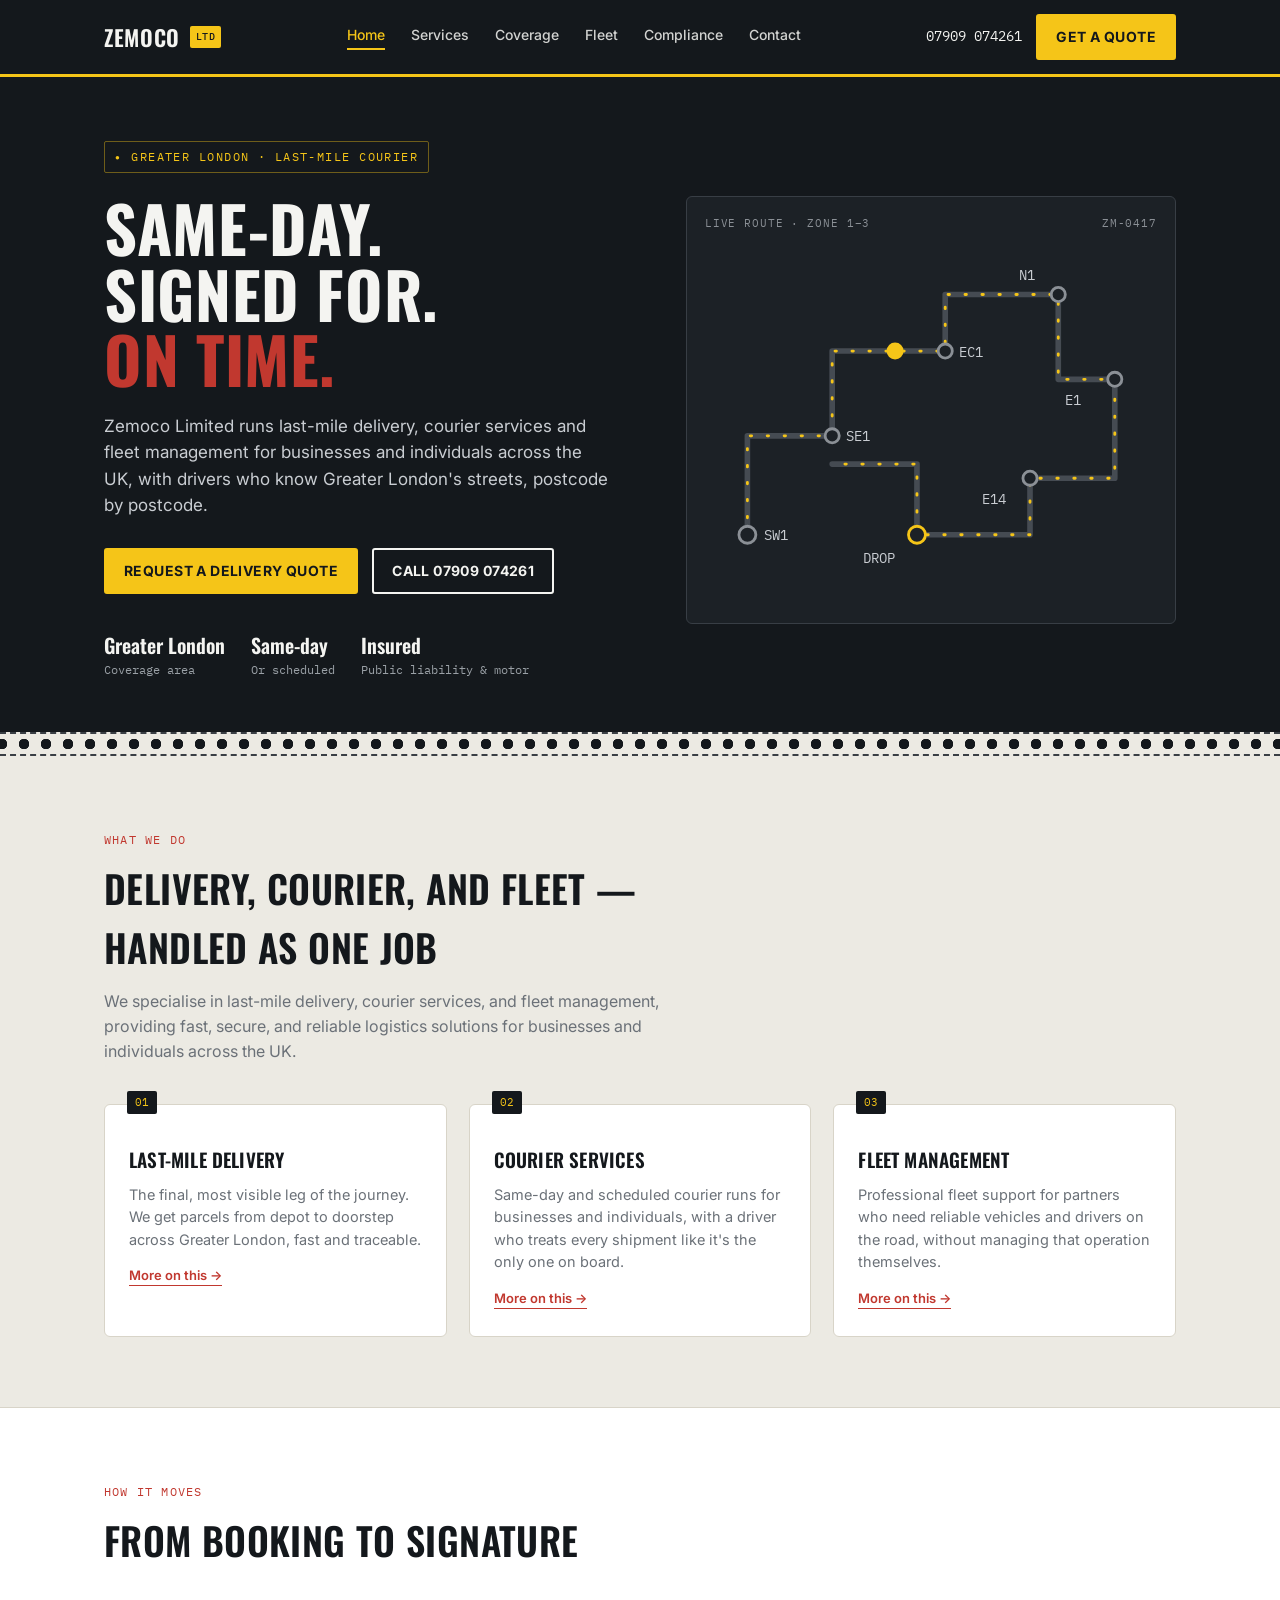
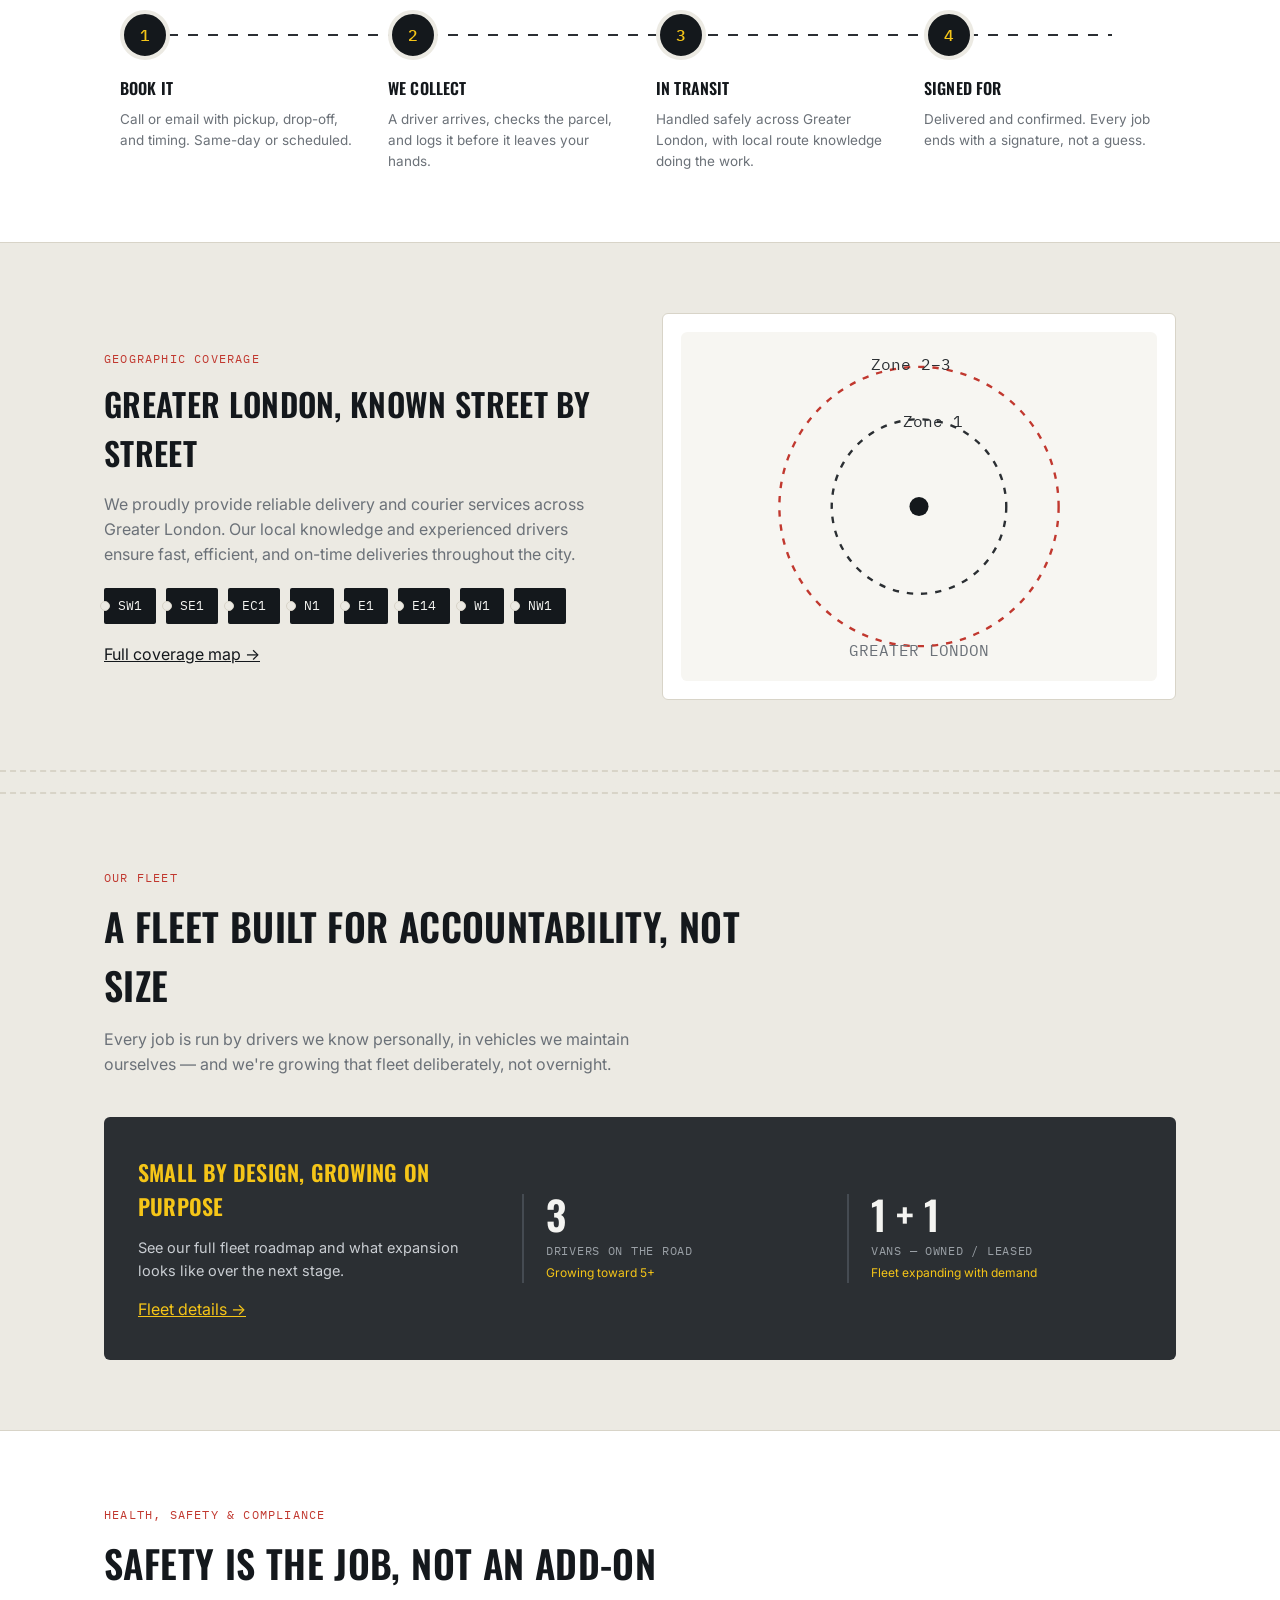
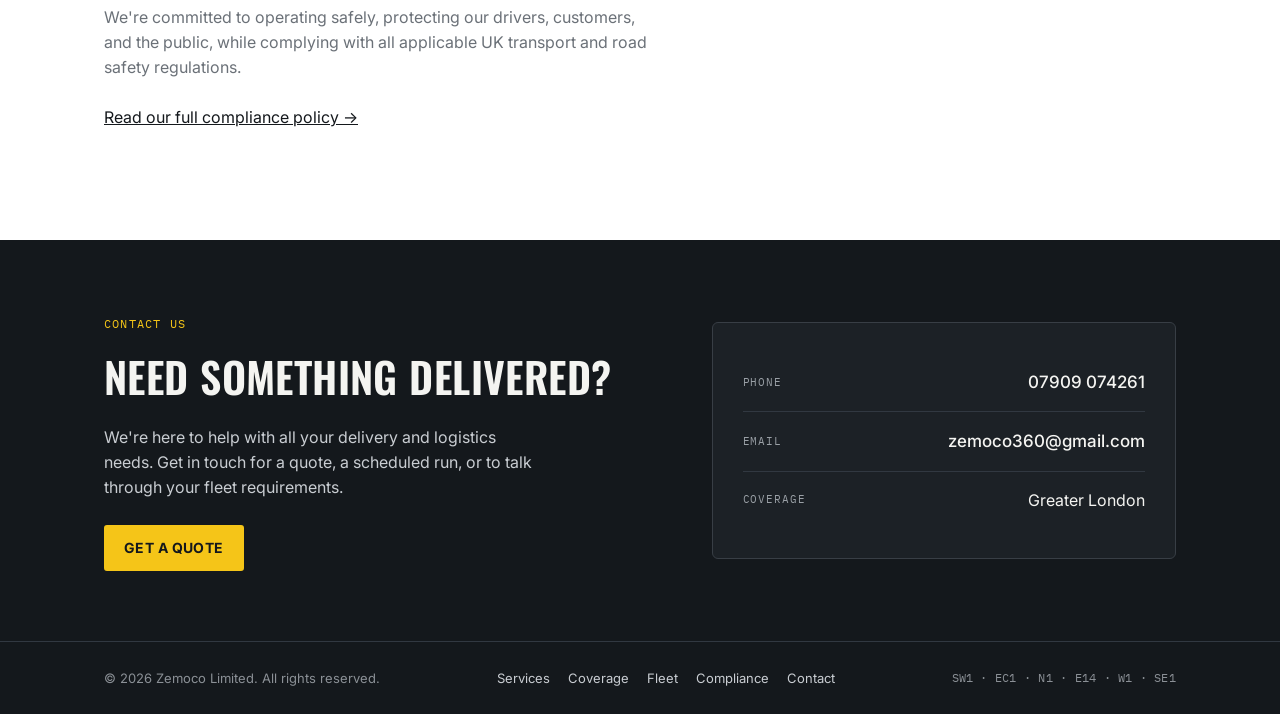
==== index.html @ 3ce28fa2 "Publish Zemoco Limited static website with clean page URLs. Co-authored-by: Cursor <cursoragent@curs" ====
<!DOCTYPE html>
<html lang="en">
<head>
<meta charset="UTF-8">
<meta name="viewport" content="width=device-width, initial-scale=1.0">
<title>Zemoco Limited — Last-Mile Courier &amp; Fleet, Greater London</title>
<meta name="description" content="Last-mile delivery, courier services and fleet management across Greater London.">
<link rel="preconnect" href="https://fonts.googleapis.com">
<link rel="preconnect" href="https://fonts.gstatic.com" crossorigin>
<link href="https://fonts.googleapis.com/css2?family=Oswald:wght@400;500;600;700&family=Inter:wght@400;500;600;700&family=IBM+Plex+Mono:wght@400;500&display=swap" rel="stylesheet">
<link rel="stylesheet" href="styles.css">
</head>
<body>
<header>
  <div class="wrap nav-row">
    <a class="brand" href="./">ZEMOCO <span class="badge">LTD</span></a>
    <nav class="links" aria-label="Primary">
      <a href="./" class="active">Home</a>
      <a href="services/">Services</a>
      <a href="coverage/">Coverage</a>
      <a href="fleet/">Fleet</a>
      <a href="compliance/">Compliance</a>
      <a href="contact/">Contact</a>
    </nav>
    <div class="call-strip">
      <a class="tel" href="tel:+447909074261">07909 074261</a>
      <a class="btn" href="contact/">Get a quote</a>
      <button class="menu-toggle" aria-label="Open menu" onclick="document.getElementById('mobile-nav').classList.toggle('open')">&#9776;</button>
    </div>
  </div>
  <div id="mobile-nav" class="wrap" style="padding-bottom:14px;">
    <nav style="display:flex;flex-direction:column;gap:12px;font-size:15px;">
      <a href="./" class="active" onclick="document.getElementById('mobile-nav').classList.remove('open')">Home</a>
      <a href="services/" onclick="document.getElementById('mobile-nav').classList.remove('open')">Services</a>
      <a href="coverage/" onclick="document.getElementById('mobile-nav').classList.remove('open')">Coverage</a>
      <a href="fleet/" onclick="document.getElementById('mobile-nav').classList.remove('open')">Fleet</a>
      <a href="compliance/" onclick="document.getElementById('mobile-nav').classList.remove('open')">Compliance</a>
      <a href="contact/" onclick="document.getElementById('mobile-nav').classList.remove('open')">Contact</a>
      <a href="tel:+447909074261">Call 07909 074261</a>
    </nav>
  </div>
</header>
<main>
<section class="hero">
  <div class="wrap hero-grid">
    <div>
      <div class="eyebrow">Greater London &middot; Last-mile courier</div>
      <h1>Same-day.<br>Signed for.<br><span class="stamp">On time.</span></h1>
      <p class="lede">Zemoco Limited runs last-mile delivery, courier services and fleet management for businesses and individuals across the UK, with drivers who know Greater London's streets, postcode by postcode.</p>
      <div class="hero-ctas">
        <a class="btn" href="contact/">Request a delivery quote</a>
        <a class="btn outline" href="tel:+447909074261">Call 07909 074261</a>
      </div>
      <div class="hero-meta">
        <div><strong>Greater London</strong>Coverage area</div>
        <div><strong>Same-day</strong>Or scheduled</div>
        <div><strong>Insured</strong>Public liability &amp; motor</div>
      </div>
    </div>

    <div class="route-card">
      <div class="cap"><span>Live route &middot; Zone 1&ndash;3</span><span>ZM-0417</span></div>
      <div class="route-svg-wrap">
        <svg viewBox="0 0 320 260" xmlns="http://www.w3.org/2000/svg" role="img" aria-label="Stylised delivery route diagram across central London drop points">
          <path id="route-path" d="M30 210 L30 140 L90 140 L90 80 L170 80 L170 40 L250 40 L250 100 L290 100 L290 170 L230 170 L230 210 L150 210 L150 160 L90 160" fill="none" stroke="#454b52" stroke-width="4" stroke-linecap="round" stroke-linejoin="round"/>
          <path d="M30 210 L30 140 L90 140 L90 80 L170 80 L170 40 L250 40 L250 100 L290 100 L290 170 L230 170 L230 210 L150 210 L150 160 L90 160" fill="none" stroke="#f5c518" stroke-width="2" stroke-dasharray="1 11" stroke-linecap="round"/>
          <g font-family="IBM Plex Mono, monospace" font-size="10" fill="#c9cdd2">
            <circle cx="30" cy="210" r="6" fill="#1c2126" stroke="#8b9096" stroke-width="2"/>
            <text x="42" y="214">SW1</text>
            <circle cx="90" cy="140" r="5" fill="#1c2126" stroke="#8b9096" stroke-width="2"/>
            <text x="100" y="144">SE1</text>
            <circle cx="170" cy="80" r="5" fill="#1c2126" stroke="#8b9096" stroke-width="2"/>
            <text x="180" y="84">EC1</text>
            <circle cx="250" cy="40" r="5" fill="#1c2126" stroke="#8b9096" stroke-width="2"/>
            <text x="222" y="30">N1</text>
            <circle cx="290" cy="100" r="5" fill="#1c2126" stroke="#8b9096" stroke-width="2"/>
            <text x="255" y="118">E1</text>
            <circle cx="230" cy="170" r="5" fill="#1c2126" stroke="#8b9096" stroke-width="2"/>
            <text x="196" y="188">E14</text>
            <circle cx="150" cy="210" r="6" fill="#1c2126" stroke="#f5c518" stroke-width="2"/>
            <text x="112" y="230">DROP</text>
          </g>
          <g class="van-marker">
            <circle class="van-dot" r="6">
              <animateMotion dur="9s" repeatCount="indefinite" rotate="auto">
                <mpath href="#route-path"/>
              </animateMotion>
            </circle>
          </g>
        </svg>
      </div>
    </div>
  </div>
</section>
<div class="perf on-ink"></div>

<section>
  <div class="wrap">
    <div class="section-head">
      <span class="tag">What we do</span>
      <h2>Delivery, courier, and fleet &mdash; handled as one job</h2>
      <p>We specialise in last-mile delivery, courier services, and fleet management, providing fast, secure, and reliable logistics solutions for businesses and individuals across the UK.</p>
    </div>
    <div class="cards">
      <div class="card">
        <span class="num">01</span>
        <h3>Last-mile delivery</h3>
        <p>The final, most visible leg of the journey. We get parcels from depot to doorstep across Greater London, fast and traceable.</p>
        <a class="more" href="services/">More on this &rarr;</a>
      </div>
      <div class="card">
        <span class="num">02</span>
        <h3>Courier services</h3>
        <p>Same-day and scheduled courier runs for businesses and individuals, with a driver who treats every shipment like it's the only one on board.</p>
        <a class="more" href="services/">More on this &rarr;</a>
      </div>
      <div class="card">
        <span class="num">03</span>
        <h3>Fleet management</h3>
        <p>Professional fleet support for partners who need reliable vehicles and drivers on the road, without managing that operation themselves.</p>
        <a class="more" href="services/">More on this &rarr;</a>
      </div>
    </div>
  </div>
</section>

<section style="background:#fff;border-top:1px solid var(--line);border-bottom:1px solid var(--line);">
  <div class="wrap">
    <div class="section-head">
      <span class="tag">How it moves</span>
      <h2>From booking to signature</h2>
    </div>
    <div class="process">
      <div class="step"><div class="dot mono">1</div><h3>Book it</h3><p>Call or email with pickup, drop-off, and timing. Same-day or scheduled.</p></div>
      <div class="step"><div class="dot mono">2</div><h3>We collect</h3><p>A driver arrives, checks the parcel, and logs it before it leaves your hands.</p></div>
      <div class="step"><div class="dot mono">3</div><h3>In transit</h3><p>Handled safely across Greater London, with local route knowledge doing the work.</p></div>
      <div class="step"><div class="dot mono">4</div><h3>Signed for</h3><p>Delivered and confirmed. Every job ends with a signature, not a guess.</p></div>
    </div>
  </div>
</section>

<section>
  <div class="wrap coverage-wrap">
    <div>
      <span class="tag">Geographic coverage</span>
      <h2 style="font-size:clamp(24px,3vw,32px);font-weight:600;">Greater London, known street by street</h2>
      <p style="color:var(--muted);margin-top:14px;max-width:52ch;">We proudly provide reliable delivery and courier services across Greater London. Our local knowledge and experienced drivers ensure fast, efficient, and on-time deliveries throughout the city.</p>
      <div class="postcodes">
        <span class="pc-tag">SW1</span>
        <span class="pc-tag">SE1</span>
        <span class="pc-tag">EC1</span>
        <span class="pc-tag">N1</span>
        <span class="pc-tag">E1</span>
        <span class="pc-tag">E14</span>
        <span class="pc-tag">W1</span>
        <span class="pc-tag">NW1</span>
      </div>
      <a class="more" href="coverage/" style="display:inline-block;margin-top:18px;">Full coverage map &rarr;</a>
    </div>
    <div class="map-block">
      <svg viewBox="0 0 300 220" xmlns="http://www.w3.org/2000/svg" role="img" aria-label="Abstract diagram of Greater London coverage zones">
        <rect x="0" y="0" width="300" height="220" rx="4" fill="#f7f6f2"/>
        <circle cx="150" cy="110" r="88" fill="none" stroke="#c1382f" stroke-width="1.5" stroke-dasharray="4 5"/>
        <circle cx="150" cy="110" r="55" fill="none" stroke="#2b2f33" stroke-width="1.5" stroke-dasharray="4 5"/>
        <circle cx="150" cy="110" r="6" fill="#14181c"/>
        <g font-family="IBM Plex Mono, monospace" font-size="10" fill="#2b2f33">
          <text x="140" y="60">Zone 1</text>
          <text x="120" y="24">Zone 2&ndash;3</text>
        </g>
        <text x="150" y="204" text-anchor="middle" font-family="IBM Plex Mono, monospace" font-size="10" fill="#6b7178">GREATER LONDON</text>
      </svg>
    </div>
  </div>
</section>

<div class="perf"></div>

<section>
  <div class="wrap">
    <div class="section-head">
      <span class="tag">Our fleet</span>
      <h2>A fleet built for accountability, not size</h2>
      <p>Every job is run by drivers we know personally, in vehicles we maintain ourselves &mdash; and we're growing that fleet deliberately, not overnight.</p>
    </div>
    <div class="fleet-strip">
      <div class="lead">
        <h3>Small by design, growing on purpose</h3>
        <p>See our full fleet roadmap and what expansion looks like over the next stage.</p>
        <a class="more" href="fleet/" style="color:var(--hivis);">Fleet details &rarr;</a>
      </div>
      <div class="stat">
        <div class="big">3</div>
        <div class="small">Drivers on the road</div>
        <div class="note">Growing toward 5+</div>
      </div>
      <div class="stat">
        <div class="big">1 + 1</div>
        <div class="small">Vans &mdash; owned / leased</div>
        <div class="note">Fleet expanding with demand</div>
      </div>
    </div>
  </div>
</section>

<section style="background:#fff;border-top:1px solid var(--line);">
  <div class="wrap">
    <div class="section-head">
      <span class="tag">Health, safety &amp; compliance</span>
      <h2>Safety is the job, not an add-on</h2>
      <p>We're committed to operating safely, protecting our drivers, customers, and the public, while complying with all applicable UK transport and road safety regulations.</p>
      <a class="more" href="compliance/" style="display:inline-block;margin-top:10px;">Read our full compliance policy &rarr;</a>
    </div>
  </div>
</section>

<section class="contact">
  <div class="wrap contact-grid">
    <div>
      <span class="tag" style="color:var(--hivis);">Contact us</span>
      <h2>Need something delivered?</h2>
      <p class="lede">We're here to help with all your delivery and logistics needs. Get in touch for a quote, a scheduled run, or to talk through your fleet requirements.</p>
      <a class="btn" href="contact/">Get a quote</a>
    </div>
    <div class="contact-card">
      <div class="contact-line"><span class="label">Phone</span><a href="tel:+447909074261">07909 074261</a></div>
      <div class="contact-line"><span class="label">Email</span><a href="mailto:zemoco360@gmail.com">zemoco360@gmail.com</a></div>
      <div class="contact-line"><span class="label">Coverage</span><span>Greater London</span></div>
    </div>
  </div>
</section>
</main>
<footer>
  <div class="wrap footer-row">
    <span>&copy; <span class="year"></span> Zemoco Limited. All rights reserved.</span>
    <div class="footer-links">
      <a href="services/">Services</a>
      <a href="coverage/">Coverage</a>
      <a href="fleet/">Fleet</a>
      <a href="compliance/">Compliance</a>
      <a href="contact/">Contact</a>
    </div>
    <span class="mono">SW1 &middot; EC1 &middot; N1 &middot; E14 &middot; W1 &middot; SE1</span>
  </div>
</footer>
<script src="main.js"></script>
</body>
</html>
---- styles.css ----
:root{
  --ink:#14181c;
  --tarmac:#2b2f33;
  --hivis:#f5c518;
  --paper:#eceae3;
  --line:#d8d4c8;
  --white-line:#f4f4f1;
  --stamp:#c1382f;
  --muted:#6b7178;
}
*{box-sizing:border-box;}
html{scroll-behavior:smooth;}
body{
  margin:0;
  background:var(--paper);
  color:var(--ink);
  font-family:'Inter',sans-serif;
  font-size:16px;
  line-height:1.55;
}
h1,h2,h3,.display{
  font-family:'Oswald',sans-serif;
  text-transform:uppercase;
  letter-spacing:0.01em;
  margin:0;
}
.mono{
  font-family:'IBM Plex Mono',monospace;
  letter-spacing:0.02em;
}
a{color:inherit;}
img,svg{display:block;max-width:100%;}
.wrap{max-width:1120px;margin:0 auto;padding:0 24px;}
.visually-hidden{position:absolute;width:1px;height:1px;overflow:hidden;clip:rect(0,0,0,0);}

/* ---------- perforated divider ---------- */
.perf{
  height:24px;
  background-image: radial-gradient(circle, var(--paper) 5px, transparent 5.5px);
  background-size: 22px 22px;
  background-position: center;
  background-repeat: repeat-x;
  border-top:2px dashed var(--line);
  border-bottom:2px dashed var(--line);
}
.perf.on-ink{background-image: radial-gradient(circle, var(--ink) 5px, transparent 5.5px); border-color:#3a3f45;}
.perf.on-white{background-image: radial-gradient(circle, #fff 5px, transparent 5.5px);}

/* ---------- header ---------- */
header{
  position:sticky; top:0; z-index:50;
  background:var(--ink);
  color:var(--white-line);
  border-bottom:3px solid var(--hivis);
}
.nav-row{display:flex;align-items:center;justify-content:space-between;padding:14px 24px;gap:16px;}
.brand{display:flex;align-items:center;gap:10px;font-family:'Oswald',sans-serif;text-transform:uppercase;font-size:22px;font-weight:600;letter-spacing:0.03em;text-decoration:none;}
.brand .badge{
  background:var(--hivis); color:var(--ink); font-family:'IBM Plex Mono',monospace;
  font-size:10px; font-weight:500; padding:3px 6px; border-radius:2px; letter-spacing:0.05em;
}
nav.links{display:flex;gap:26px;font-size:14px;font-weight:500;}
nav.links a{text-decoration:none;opacity:0.85;border-bottom:2px solid transparent;padding-bottom:2px;transition:opacity .15s, border-color .15s;}
nav.links a:hover, nav.links a:focus-visible{opacity:1;border-color:var(--hivis);}
nav.links a.active{opacity:1;border-color:var(--hivis);color:var(--hivis);}
.call-strip{display:flex;align-items:center;gap:14px;}
.tel{font-family:'IBM Plex Mono',monospace;font-size:14px;text-decoration:none;}
.btn{
  display:inline-flex;align-items:center;gap:8px;
  background:var(--hivis);color:var(--ink);
  font-weight:700;font-size:14px;text-transform:uppercase;letter-spacing:0.03em;
  padding:10px 18px;border-radius:3px;text-decoration:none;border:2px solid var(--hivis);
  transition:transform .12s ease, background .15s ease;
  cursor:pointer;
}
.btn:hover, .btn:focus-visible{background:#ffd847;transform:translateY(-1px);}
.btn.outline{background:transparent;color:var(--white-line);border:2px solid var(--white-line);}
.btn.outline:hover, .btn.outline:focus-visible{background:var(--white-line);color:var(--ink);}
.btn.outline.dark{color:var(--ink);border-color:var(--ink);}
.btn.outline.dark:hover{background:var(--ink);color:var(--white-line);}
.btn:focus-visible, a:focus-visible, button:focus-visible{outline:3px solid var(--stamp);outline-offset:2px;}
.menu-toggle{display:none;background:none;border:2px solid var(--white-line);color:var(--white-line);padding:8px 10px;border-radius:3px;}
#mobile-nav{display:none;}
#mobile-nav.open{display:block !important;}

/* ---------- page banner (interior pages) ---------- */
.page-banner{background:var(--ink);color:var(--white-line);padding:54px 0 44px;}
.page-banner .eyebrow{
  display:inline-flex;align-items:center;gap:10px;
  font-family:'IBM Plex Mono',monospace;font-size:12px;
  color:var(--hivis);letter-spacing:0.12em;text-transform:uppercase;
  border:1px solid rgba(245,197,24,0.4); padding:6px 10px; border-radius:2px;
  margin-bottom:18px;
}
.page-banner .eyebrow::before{content:"●";font-size:8px;}
.page-banner h1{font-size:clamp(30px,4.4vw,48px);font-weight:700;line-height:1.05;}
.page-banner p{color:#c9cdd2;max-width:60ch;margin-top:16px;font-size:16px;}
.breadcrumb{font-family:'IBM Plex Mono',monospace;font-size:12px;color:#9aa0a6;margin-bottom:16px;}
.breadcrumb a{text-decoration:none;color:#c9cdd2;}
.breadcrumb a:hover{color:var(--hivis);}

/* ---------- hero (home) ---------- */
.hero{background:var(--ink); color:var(--white-line); padding:64px 0 0; overflow:hidden;}
.hero-grid{display:grid;grid-template-columns:1.05fr 0.95fr;gap:40px;align-items:center;padding-bottom:52px;}
.eyebrow{
  display:inline-flex;align-items:center;gap:10px;
  font-family:'IBM Plex Mono',monospace;font-size:12px;
  color:var(--hivis);letter-spacing:0.12em;text-transform:uppercase;
  border:1px solid rgba(245,197,24,0.4); padding:6px 10px; border-radius:2px;
  margin-bottom:22px;
}
.eyebrow::before{content:"●";font-size:8px;}
.hero h1{font-size:clamp(38px,5.4vw,64px);line-height:1.02;font-weight:700;}
.hero h1 .stamp{color:var(--stamp);}
.hero p.lede{max-width:46ch;font-size:17px;color:#c9cdd2;margin:22px 0 30px;}
.hero-ctas{display:flex;gap:14px;flex-wrap:wrap;}
.hero-meta{display:flex;gap:26px;margin-top:36px;flex-wrap:wrap;}
.hero-meta div{font-family:'IBM Plex Mono',monospace;font-size:12px;color:#9aa0a6;}
.hero-meta strong{display:block;color:var(--white-line);font-size:20px;font-family:'Oswald',sans-serif;font-weight:600;}

.route-card{background:#1c2126;border:1px solid #383e45;border-radius:6px;padding:18px;}
.route-card .cap{display:flex;justify-content:space-between;font-family:'IBM Plex Mono',monospace;font-size:11px;color:#8b9096;text-transform:uppercase;letter-spacing:0.08em;margin-bottom:6px;}
.route-svg-wrap{width:100%;aspect-ratio:1.25/1;}
.van-dot{fill:var(--hivis);}

/* ---------- sections ---------- */
section{padding:70px 0;}
.section-head{max-width:640px;margin-bottom:40px;}
.tag{
  display:inline-block;font-family:'IBM Plex Mono',monospace;font-size:12px;color:var(--stamp);
  text-transform:uppercase;letter-spacing:0.1em;margin-bottom:10px;
}
.tag.on-ink{color:var(--hivis);}
.section-head h2{font-size:clamp(26px,3.4vw,38px);font-weight:600;}
.section-head p{color:var(--muted);margin-top:12px;font-size:16px;max-width:56ch;}

/* cards / services */
.cards{display:grid;grid-template-columns:repeat(3,1fr);gap:22px;}
.card{background:#fff;border:1px solid var(--line);border-radius:6px;padding:26px 24px;position:relative;}
.card .num{
  position:absolute;top:-14px;left:22px;background:var(--ink);color:var(--hivis);
  font-family:'IBM Plex Mono',monospace;font-size:11px;padding:3px 8px;border-radius:2px;
}
.card h3{font-size:19px;margin:14px 0 10px;font-weight:600;}
.card p{color:var(--muted);font-size:14.5px;margin:0;}
.card a.more{display:inline-block;margin-top:14px;font-size:13px;font-weight:600;text-decoration:none;color:var(--stamp);border-bottom:1px solid var(--stamp);}

/* service detail rows (services page) */
.service-detail{
  display:grid;grid-template-columns:60px 1fr;gap:22px;
  padding:34px 0;border-bottom:1px dashed var(--line);
}
.service-detail:first-of-type{padding-top:0;}
.service-detail:last-of-type{border-bottom:none;}
.service-detail .index{font-family:'IBM Plex Mono',monospace;font-size:13px;color:var(--stamp);padding-top:4px;}
.service-detail h3{font-size:22px;font-weight:600;margin-bottom:10px;}
.service-detail p{color:var(--muted);font-size:15px;max-width:64ch;}
.service-detail ul{margin:14px 0 0;padding-left:18px;color:var(--muted);font-size:14.5px;}
.service-detail li{margin-bottom:6px;}

/* process */
.process{display:grid;grid-template-columns:repeat(4,1fr);gap:0;position:relative;}
.process::before{
  content:"";position:absolute;top:24px;left:6%;right:6%;height:2px;
  background-repeat:repeat-x;background-image:linear-gradient(90deg, var(--tarmac) 0 10px, transparent 10px 20px);
  background-size:20px 2px;
}
.step{padding:0 16px;position:relative;text-align:left;}
.step .dot{
  width:50px;height:50px;border-radius:50%;background:var(--ink);color:var(--hivis);
  display:flex;align-items:center;justify-content:center;font-family:'IBM Plex Mono',monospace;font-weight:500;
  margin-bottom:16px;position:relative;z-index:2;border:4px solid var(--paper);
}
.step h3{font-size:16px;margin-bottom:8px;font-weight:600;}
.step p{font-size:13.5px;color:var(--muted);margin:0;}

/* coverage */
.coverage-wrap{display:grid;grid-template-columns:1fr 1fr;gap:44px;align-items:center;}
.postcodes{display:flex;flex-wrap:wrap;gap:10px;margin-top:22px;}
.pc-tag{
  font-family:'IBM Plex Mono',monospace;font-size:13px;background:var(--ink);color:var(--white-line);
  padding:8px 14px;border-radius:2px;position:relative;
}
.pc-tag::before{content:"";position:absolute;left:-4px;top:50%;transform:translateY(-50%);width:8px;height:8px;background:var(--paper);border-radius:50%;border:1px solid var(--line);}
.map-block{background:#fff;border:1px solid var(--line);border-radius:6px;padding:18px;}

.borough-grid{display:grid;grid-template-columns:repeat(3,1fr);gap:14px;margin-top:26px;}
.borough{background:#fff;border:1px solid var(--line);border-radius:6px;padding:16px 18px;}
.borough .mono{font-size:11px;color:var(--stamp);}
.borough p{margin:6px 0 0;font-size:14px;color:var(--muted);}

/* fleet */
.fleet-strip{background:var(--tarmac);color:var(--white-line);border-radius:6px;padding:38px 34px;display:grid;grid-template-columns:1.2fr 1fr 1fr;gap:30px;align-items:center;}
.fleet-strip .lead h3{color:var(--hivis);font-size:22px;margin-bottom:10px;font-weight:600;}
.fleet-strip .lead p{color:#c9cdd2;font-size:14.5px;max-width:40ch;}
.stat{border-left:2px solid #454b52;padding-left:22px;}
.stat .big{font-family:'Oswald',sans-serif;font-size:40px;font-weight:600;color:var(--white-line);line-height:1;}
.stat .small{font-family:'IBM Plex Mono',monospace;font-size:12px;color:#9aa0a6;text-transform:uppercase;letter-spacing:0.06em;margin-top:8px;}
.stat .note{font-size:12px;color:var(--hivis);margin-top:4px;}

.roadmap{display:grid;grid-template-columns:repeat(3,1fr);gap:20px;margin-top:20px;}
.roadmap .stage{background:#fff;border:1px solid var(--line);border-radius:6px;padding:20px;}
.roadmap .stage .mono{font-size:11px;color:var(--stamp);}
.roadmap .stage h3{font-size:17px;margin:10px 0 8px;font-weight:600;}
.roadmap .stage p{font-size:14px;color:var(--muted);margin:0;}
.roadmap .stage.current{border-color:var(--hivis);border-width:2px;}

/* compliance */
.compliance-wrap{display:grid;grid-template-columns:1fr 1fr;gap:36px;}
.docket{background:#fff;border:1px solid var(--line);border-radius:6px;padding:0;overflow:hidden;}
.docket .head{background:var(--ink);color:var(--white-line);padding:14px 22px;display:flex;justify-content:space-between;align-items:center;}
.docket .head span.mono{font-size:12px;color:var(--hivis);}
.docket ul{list-style:none;margin:0;padding:22px;}
.docket li{display:flex;gap:12px;padding:11px 0;border-bottom:1px dashed var(--line);font-size:14.5px;}
.docket li:last-child{border-bottom:none;}
.docket li::before{content:"✓";color:var(--stamp);font-weight:700;flex-shrink:0;}
.insurance-note{background:var(--paper);border:1px dashed var(--stamp);border-radius:6px;padding:22px;margin-top:20px;}
.insurance-note .tag{margin-bottom:8px;}
.insurance-note p{margin:0;font-size:14.5px;color:var(--ink);}

/* contact */
.contact{background:var(--ink);color:var(--white-line);}
.contact-grid{display:grid;grid-template-columns:1.1fr 0.9fr;gap:40px;align-items:center;}
.contact h1, .contact h2{font-size:clamp(28px,4vw,42px);font-weight:600;}
.contact p.lede{color:#c9cdd2;max-width:44ch;margin:16px 0 26px;}
.contact-card{background:#1c2126;border:1px solid #383e45;border-radius:6px;padding:30px;}
.contact-line{display:flex;justify-content:space-between;align-items:center;padding:16px 0;border-bottom:1px solid #313841;}
.contact-line:last-child{border-bottom:none;}
.contact-line .label{font-family:'IBM Plex Mono',monospace;font-size:11px;color:#9aa0a6;text-transform:uppercase;letter-spacing:0.08em;}
.contact-line a{font-size:17px;text-decoration:none;font-weight:500;}
.contact-line a:hover{color:var(--hivis);}

/* quote form (contact page) */
.quote-form{background:#fff;border:1px solid var(--line);border-radius:6px;padding:30px;}
.quote-form .field{margin-bottom:18px;}
.quote-form label{display:block;font-family:'IBM Plex Mono',monospace;font-size:11px;text-transform:uppercase;letter-spacing:0.06em;color:var(--muted);margin-bottom:6px;}
.quote-form input, .quote-form select, .quote-form textarea{
  width:100%;border:1px solid var(--line);border-radius:3px;padding:11px 12px;font-family:'Inter',sans-serif;font-size:14.5px;background:var(--paper);color:var(--ink);
}
.quote-form input:focus, .quote-form select:focus, .quote-form textarea:focus{outline:2px solid var(--stamp);outline-offset:1px;background:#fff;}
.quote-form .row-2{display:grid;grid-template-columns:1fr 1fr;gap:16px;}
.quote-form .submit{width:100%;justify-content:center;margin-top:6px;border:none;}
.form-note{font-size:12.5px;color:var(--muted);margin-top:12px;}

footer{background:var(--ink);color:#8b9096;padding:26px 0;border-top:1px solid #313841;}
.footer-row{display:flex;justify-content:space-between;align-items:center;flex-wrap:wrap;gap:10px;font-size:13px;}
.footer-row .mono{font-size:12px;}
.footer-links{display:flex;gap:18px;}
.footer-links a{text-decoration:none;font-size:13px;color:#c9cdd2;}
.footer-links a:hover{color:var(--hivis);}

@media (max-width: 880px){
  nav.links, .call-strip .tel{display:none;}
  .menu-toggle{display:inline-flex;}
  .hero-grid, .coverage-wrap, .compliance-wrap, .contact-grid{grid-template-columns:1fr;}
  .cards{grid-template-columns:1fr;}
  .process{grid-template-columns:1fr 1fr;row-gap:34px;}
  .process::before{display:none;}
  .fleet-strip{grid-template-columns:1fr;}
  .stat{border-left:none;border-top:2px solid #454b52;padding-left:0;padding-top:16px;}
  .roadmap, .borough-grid{grid-template-columns:1fr;}
  .quote-form .row-2{grid-template-columns:1fr;}
  .service-detail{grid-template-columns:1fr;}
}
@media (prefers-reduced-motion: reduce){
  * { animation-duration: 0.001ms !important; animation-iteration-count: 1 !important; }
}
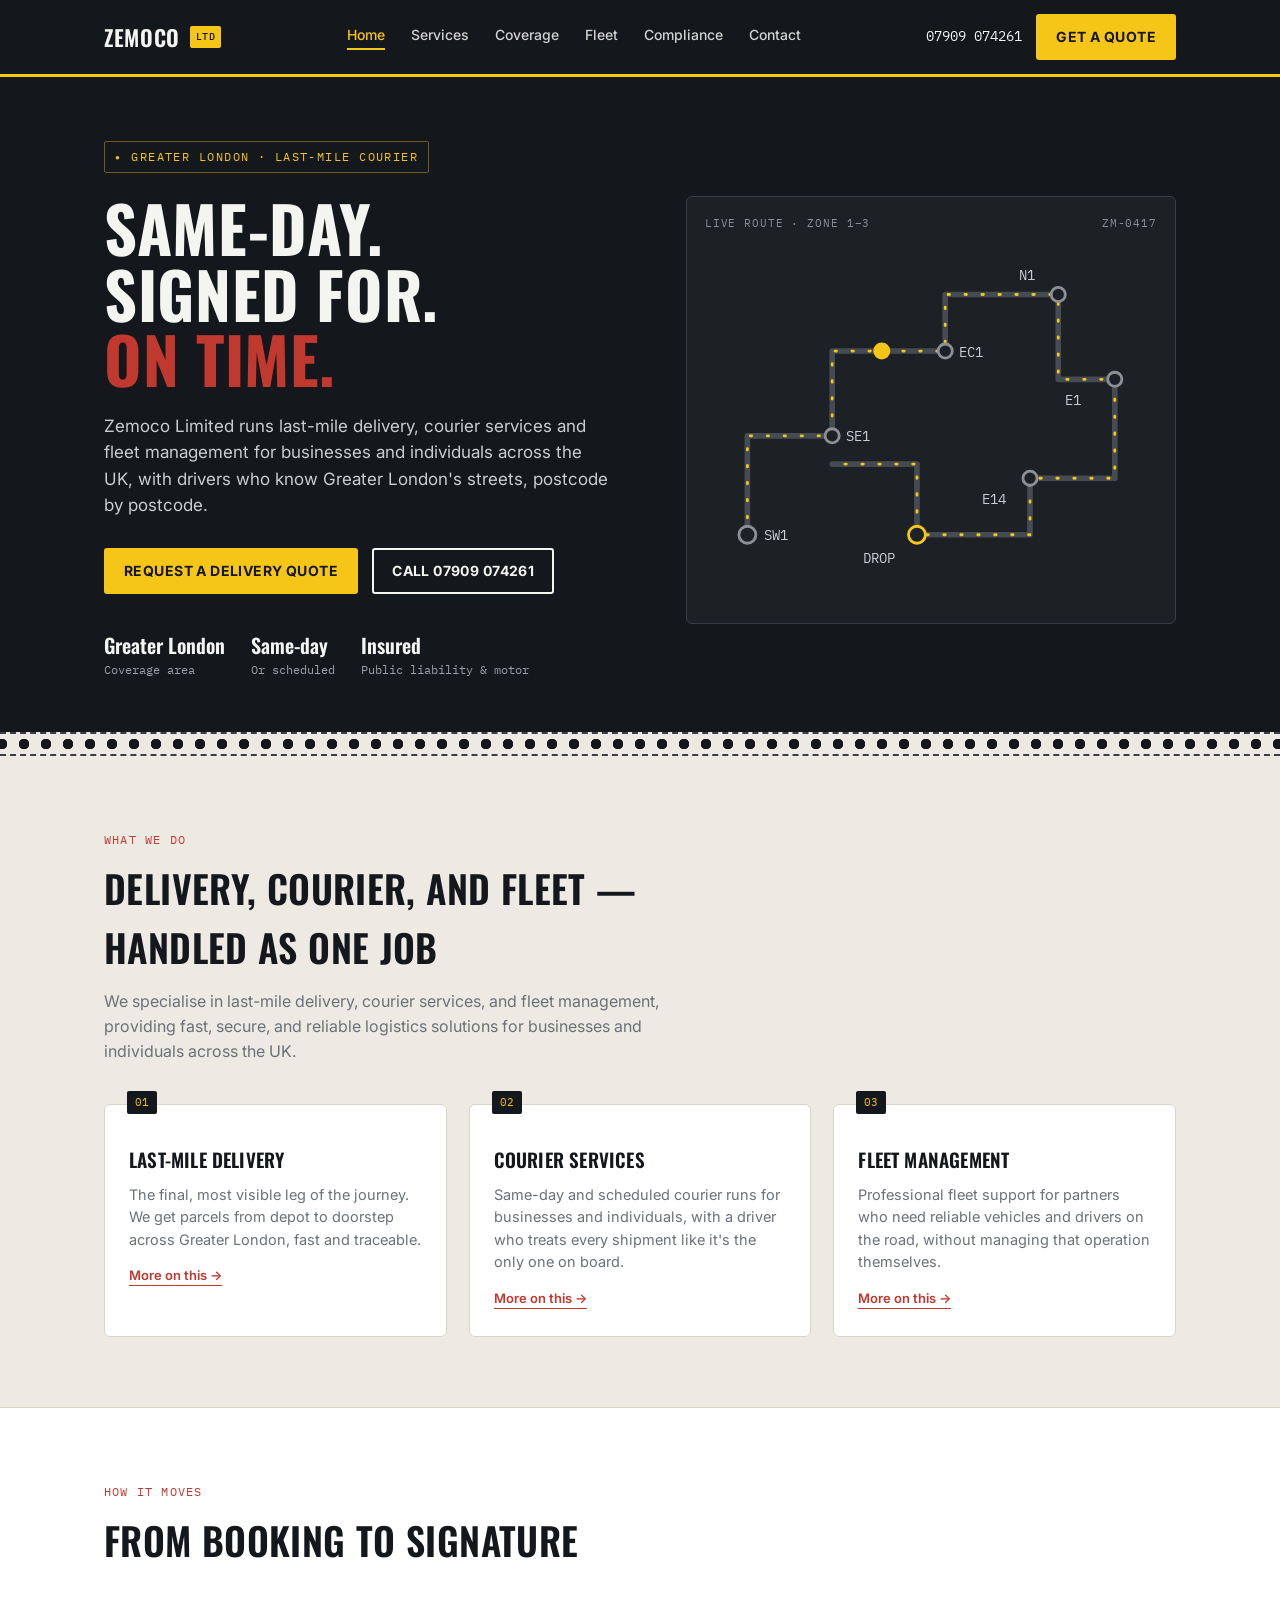
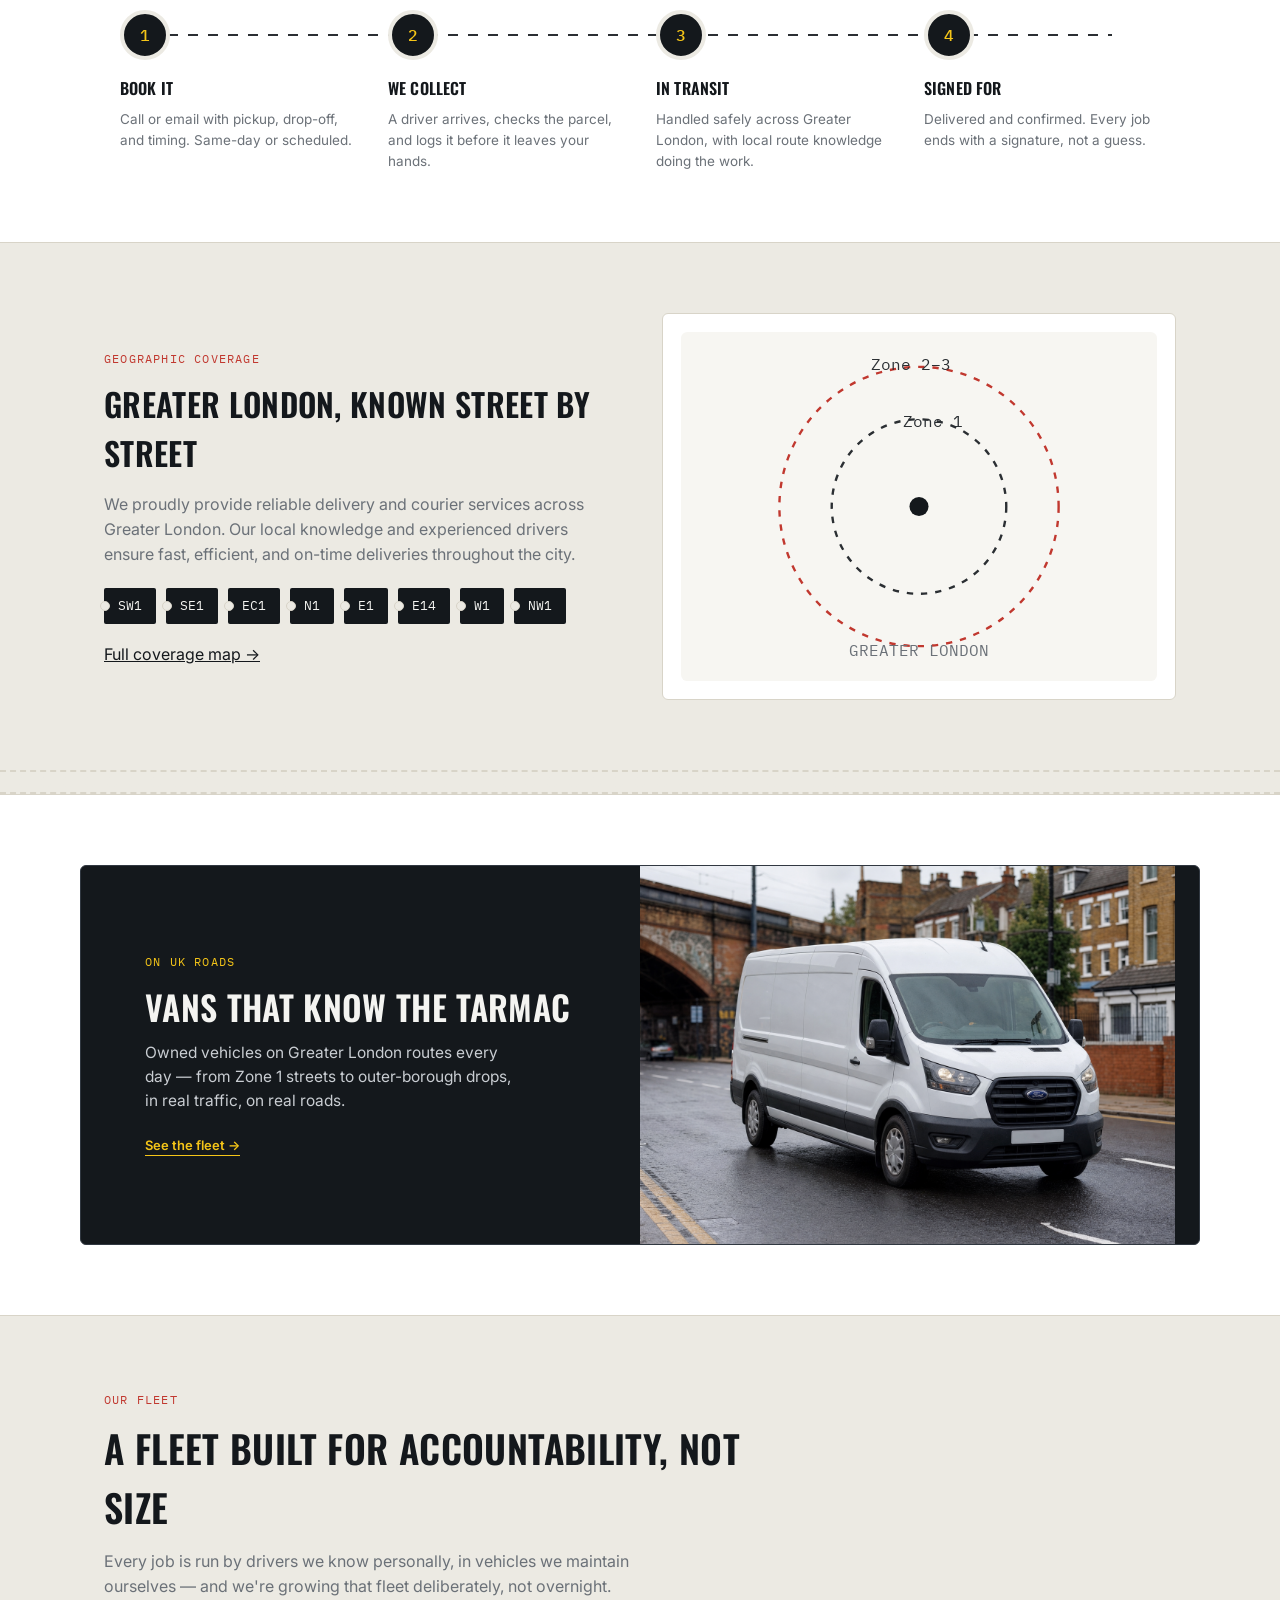
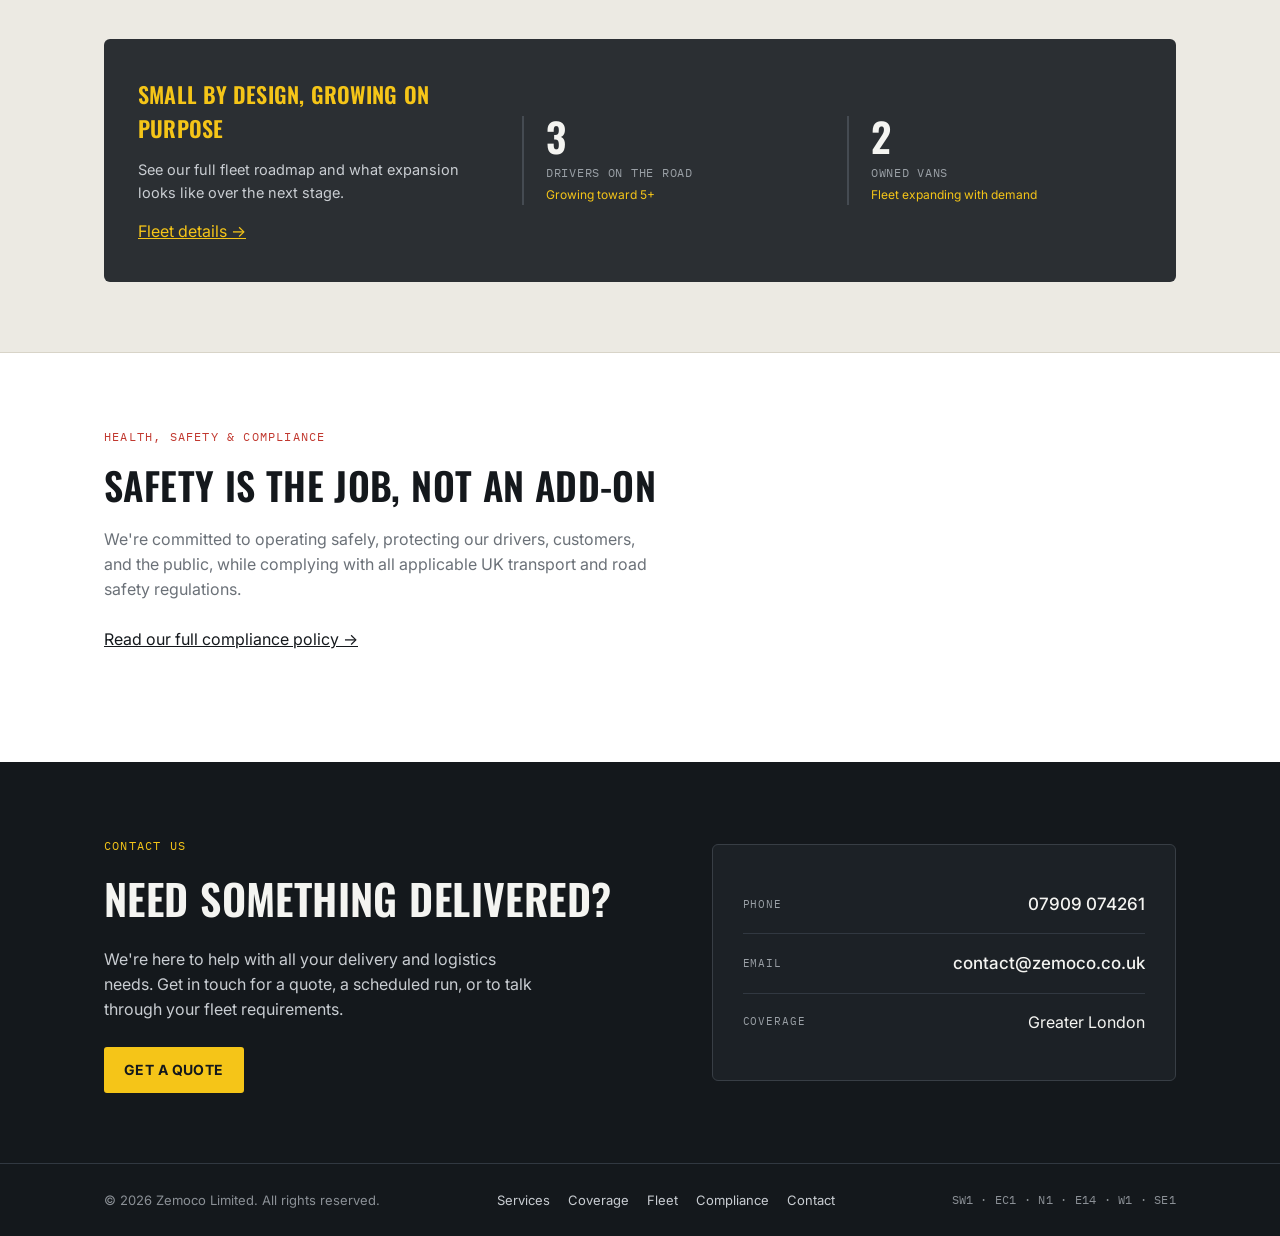
==== commit 9d251a0b: "Update site contact email, owned-fleet copy, and add UK road van section. Co-authored-by: Cursor <cu" ====
--- a/index.html
+++ b/index.html
@@ -175,6 +175,27 @@
 
 <div class="perf"></div>
 
+<section class="road-section" aria-labelledby="road-heading">
+  <div class="wrap road-split">
+    <div class="road-copy">
+      <span class="tag">On UK roads</span>
+      <h2 id="road-heading">Vans that know the tarmac</h2>
+      <p>Owned vehicles on Greater London routes every day &mdash; from Zone 1 streets to outer-borough drops, in real traffic, on real roads.</p>
+      <a class="more" href="fleet/">See the fleet &rarr;</a>
+    </div>
+    <figure class="road-shot">
+      <img
+        src="assets/van-uk-road.jpg"
+        alt="White delivery van driving on a wet Greater London road with UK lane markings"
+        width="1600"
+        height="900"
+        loading="lazy"
+        decoding="async"
+      >
+    </figure>
+  </div>
+</section>
+
 <section>
   <div class="wrap">
     <div class="section-head">
@@ -194,8 +215,8 @@
         <div class="note">Growing toward 5+</div>
       </div>
       <div class="stat">
-        <div class="big">1 + 1</div>
-        <div class="small">Vans &mdash; owned / leased</div>
+        <div class="big">2</div>
+        <div class="small">Owned vans</div>
         <div class="note">Fleet expanding with demand</div>
       </div>
     </div>
@@ -223,7 +244,7 @@
     </div>
     <div class="contact-card">
       <div class="contact-line"><span class="label">Phone</span><a href="tel:+447909074261">07909 074261</a></div>
-      <div class="contact-line"><span class="label">Email</span><a href="mailto:zemoco360@gmail.com">zemoco360@gmail.com</a></div>
+      <div class="contact-line"><span class="label">Email</span><a href="mailto:contact@zemoco.co.uk">contact@zemoco.co.uk</a></div>
       <div class="contact-line"><span class="label">Coverage</span><span>Greater London</span></div>
     </div>
   </div>
--- a/styles.css
+++ b/styles.css
@@ -189,6 +189,92 @@
 .borough .mono{font-size:11px;color:var(--stamp);}
 .borough p{margin:6px 0 0;font-size:14px;color:var(--muted);}
 
+/* road visual (home) — split text / photo */
+.road-section{
+  padding:70px 0;
+  background:#fff;
+  border-top:1px solid var(--line);
+  border-bottom:1px solid var(--line);
+}
+.road-split{
+  display:grid;
+  grid-template-columns:1fr 1fr;
+  gap:0;
+  align-items:stretch;
+  min-height:380px;
+  background:var(--ink);
+  border-radius:6px;
+  overflow:hidden;
+  border:1px solid #313841;
+}
+.road-copy{
+  display:flex;
+  flex-direction:column;
+  justify-content:center;
+  padding:42px 40px;
+  color:var(--white-line);
+  opacity:0;
+  transform:translateX(-14px);
+  transition:opacity .65s ease, transform .65s ease;
+}
+.road-copy .tag{color:var(--hivis);}
+.road-copy h2{
+  font-size:clamp(24px,3vw,34px);
+  font-weight:600;
+  margin-top:6px;
+  line-height:1.1;
+}
+.road-copy p{
+  color:#c9cdd2;
+  margin:16px 0 0;
+  font-size:15.5px;
+  max-width:38ch;
+  line-height:1.55;
+}
+.road-copy a.more{
+  display:inline-block;
+  margin-top:22px;
+  font-size:13px;
+  font-weight:600;
+  text-decoration:none;
+  color:var(--hivis);
+  border-bottom:1px solid var(--hivis);
+  width:fit-content;
+}
+.road-shot{
+  margin:0;
+  min-height:280px;
+  overflow:hidden;
+  background:#1c2126;
+}
+.road-shot img{
+  width:100%;
+  height:100%;
+  min-height:280px;
+  object-fit:cover;
+  object-position:center 50%;
+  display:block;
+  opacity:0;
+  transform:scale(1.06);
+  transition:opacity .75s ease .1s, transform 1s ease .1s;
+}
+.road-section.is-inview .road-copy{
+  opacity:1;
+  transform:translateX(0);
+}
+.road-section.is-inview .road-shot img{
+  opacity:1;
+  transform:scale(1);
+}
+@media (prefers-reduced-motion: reduce){
+  .road-copy,
+  .road-shot img{
+    transition:none;
+    transform:none;
+    opacity:1;
+  }
+}
+
 /* fleet */
 .fleet-strip{background:var(--tarmac);color:var(--white-line);border-radius:6px;padding:38px 34px;display:grid;grid-template-columns:1.2fr 1fr 1fr;gap:30px;align-items:center;}
 .fleet-strip .lead h3{color:var(--hivis);font-size:22px;margin-bottom:10px;font-weight:600;}
@@ -252,7 +338,10 @@
 @media (max-width: 880px){
   nav.links, .call-strip .tel{display:none;}
   .menu-toggle{display:inline-flex;}
-  .hero-grid, .coverage-wrap, .compliance-wrap, .contact-grid{grid-template-columns:1fr;}
+  .hero-grid, .coverage-wrap, .compliance-wrap, .contact-grid, .road-split{grid-template-columns:1fr;}
+  .road-shot{order:-1;min-height:220px;}
+  .road-shot img{min-height:220px;}
+  .road-copy{padding:32px 28px;}
   .cards{grid-template-columns:1fr;}
   .process{grid-template-columns:1fr 1fr;row-gap:34px;}
   .process::before{display:none;}
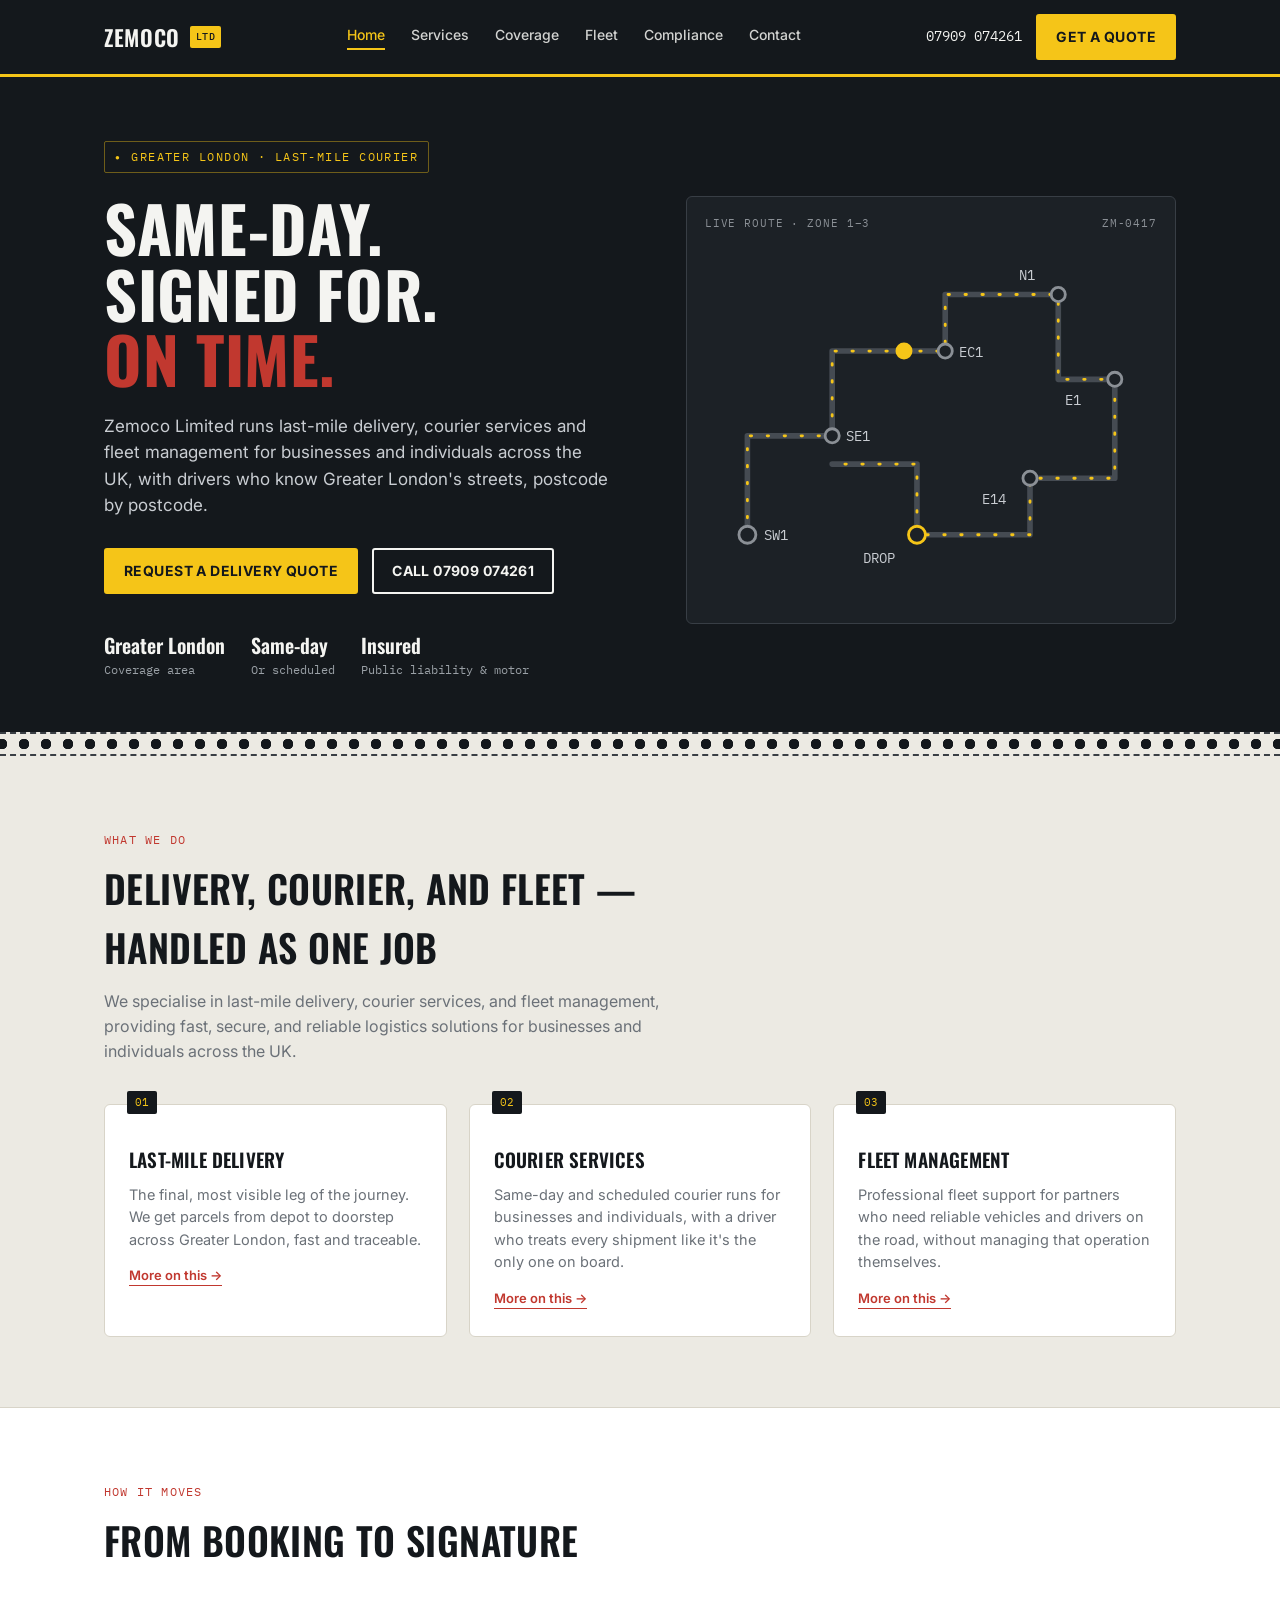
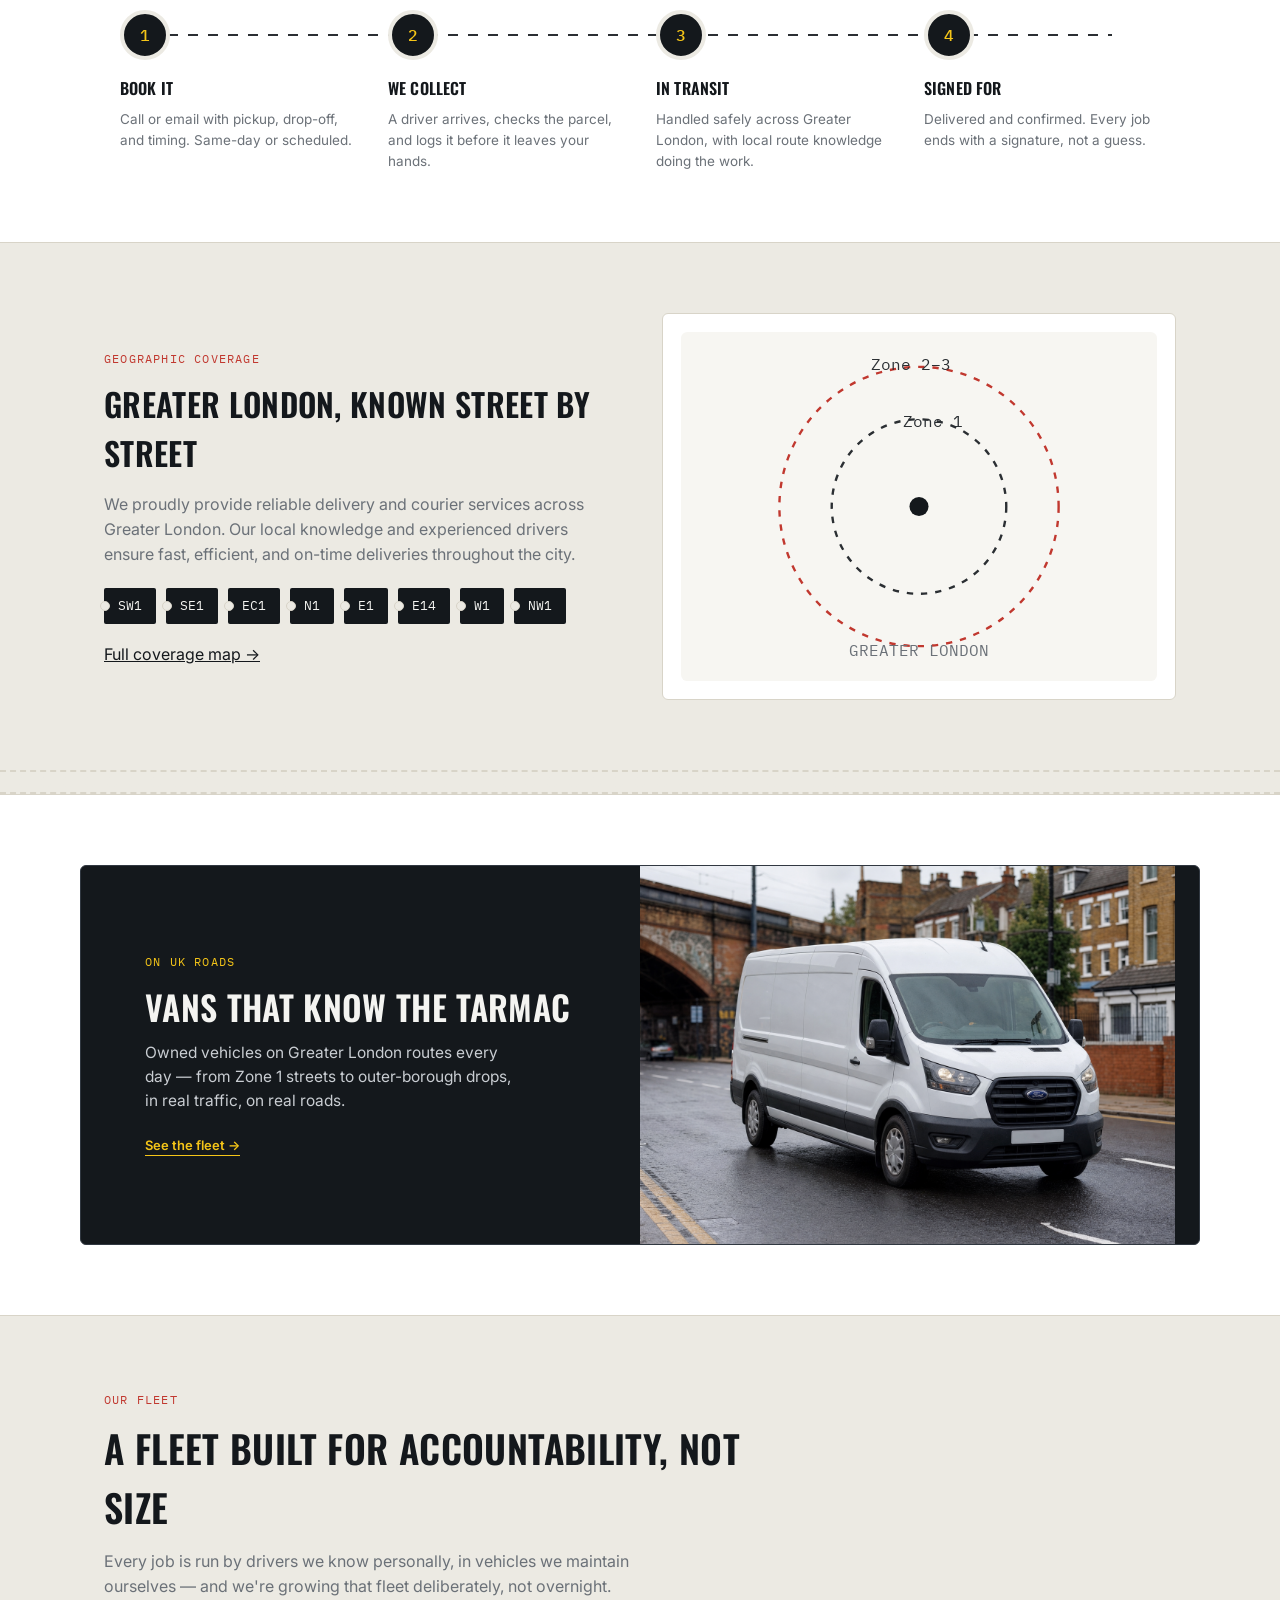
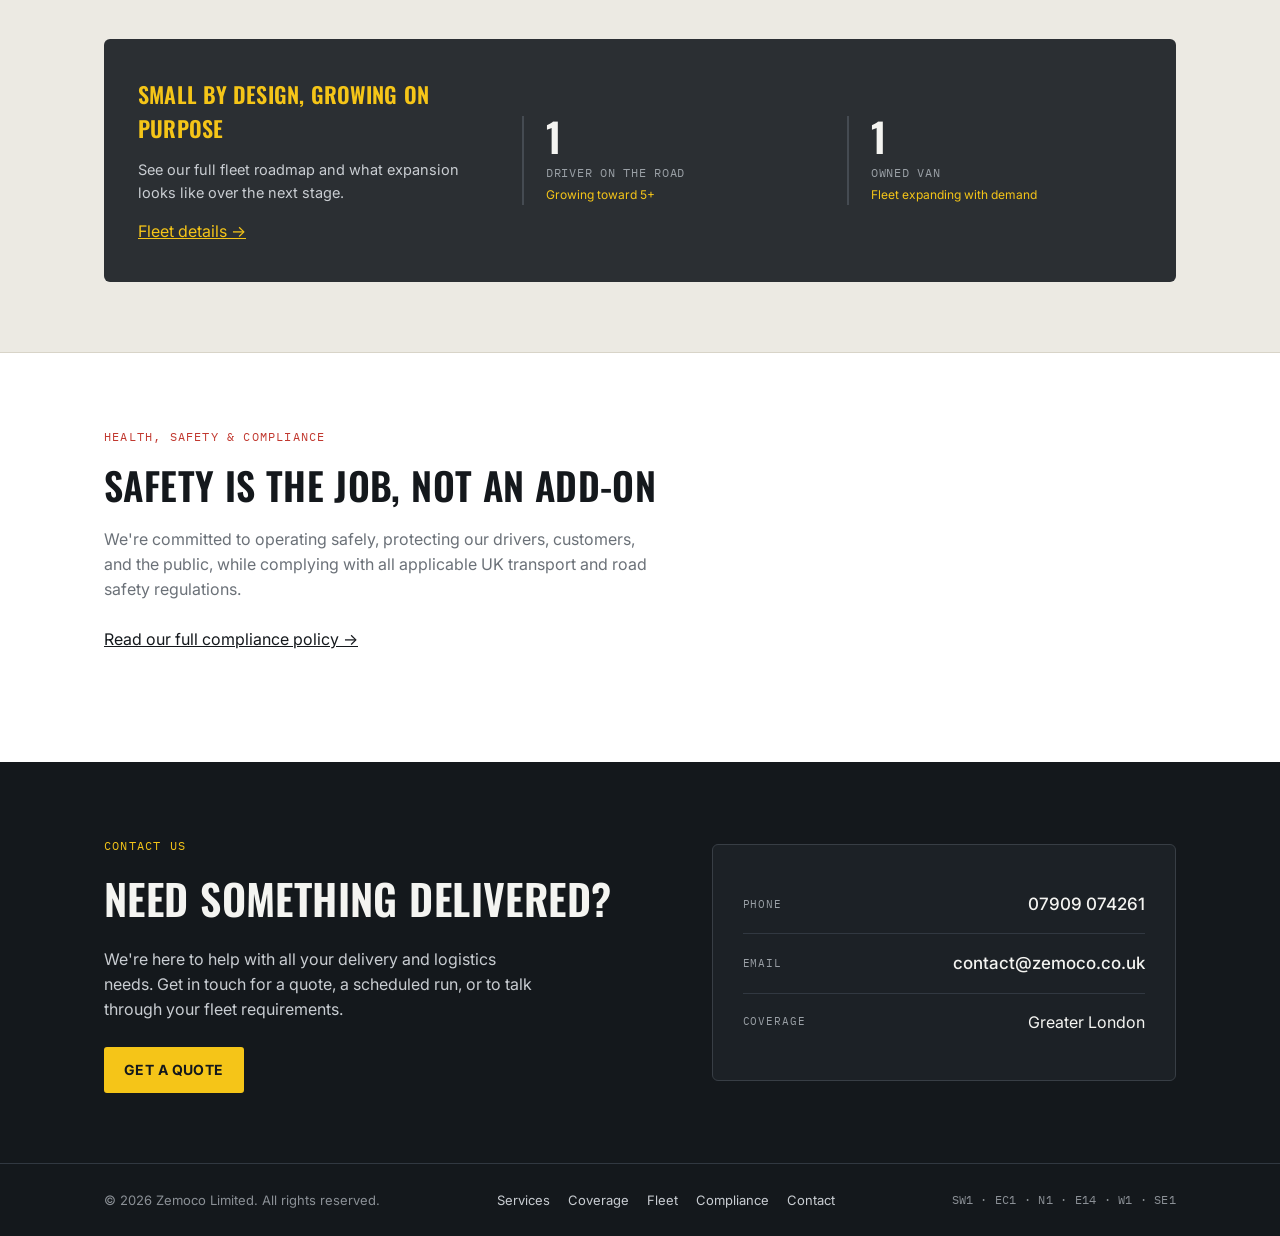
==== commit cdb62f59: "Update fleet stats to 1 driver and 1 van. Co-authored-by: Cursor <cursoragent@cursor.com>" ====
--- a/index.html
+++ b/index.html
@@ -210,13 +210,13 @@
         <a class="more" href="fleet/" style="color:var(--hivis);">Fleet details &rarr;</a>
       </div>
       <div class="stat">
-        <div class="big">3</div>
-        <div class="small">Drivers on the road</div>
+        <div class="big">1</div>
+        <div class="small">Driver on the road</div>
         <div class="note">Growing toward 5+</div>
       </div>
       <div class="stat">
-        <div class="big">2</div>
-        <div class="small">Owned vans</div>
+        <div class="big">1</div>
+        <div class="small">Owned van</div>
         <div class="note">Fleet expanding with demand</div>
       </div>
     </div>
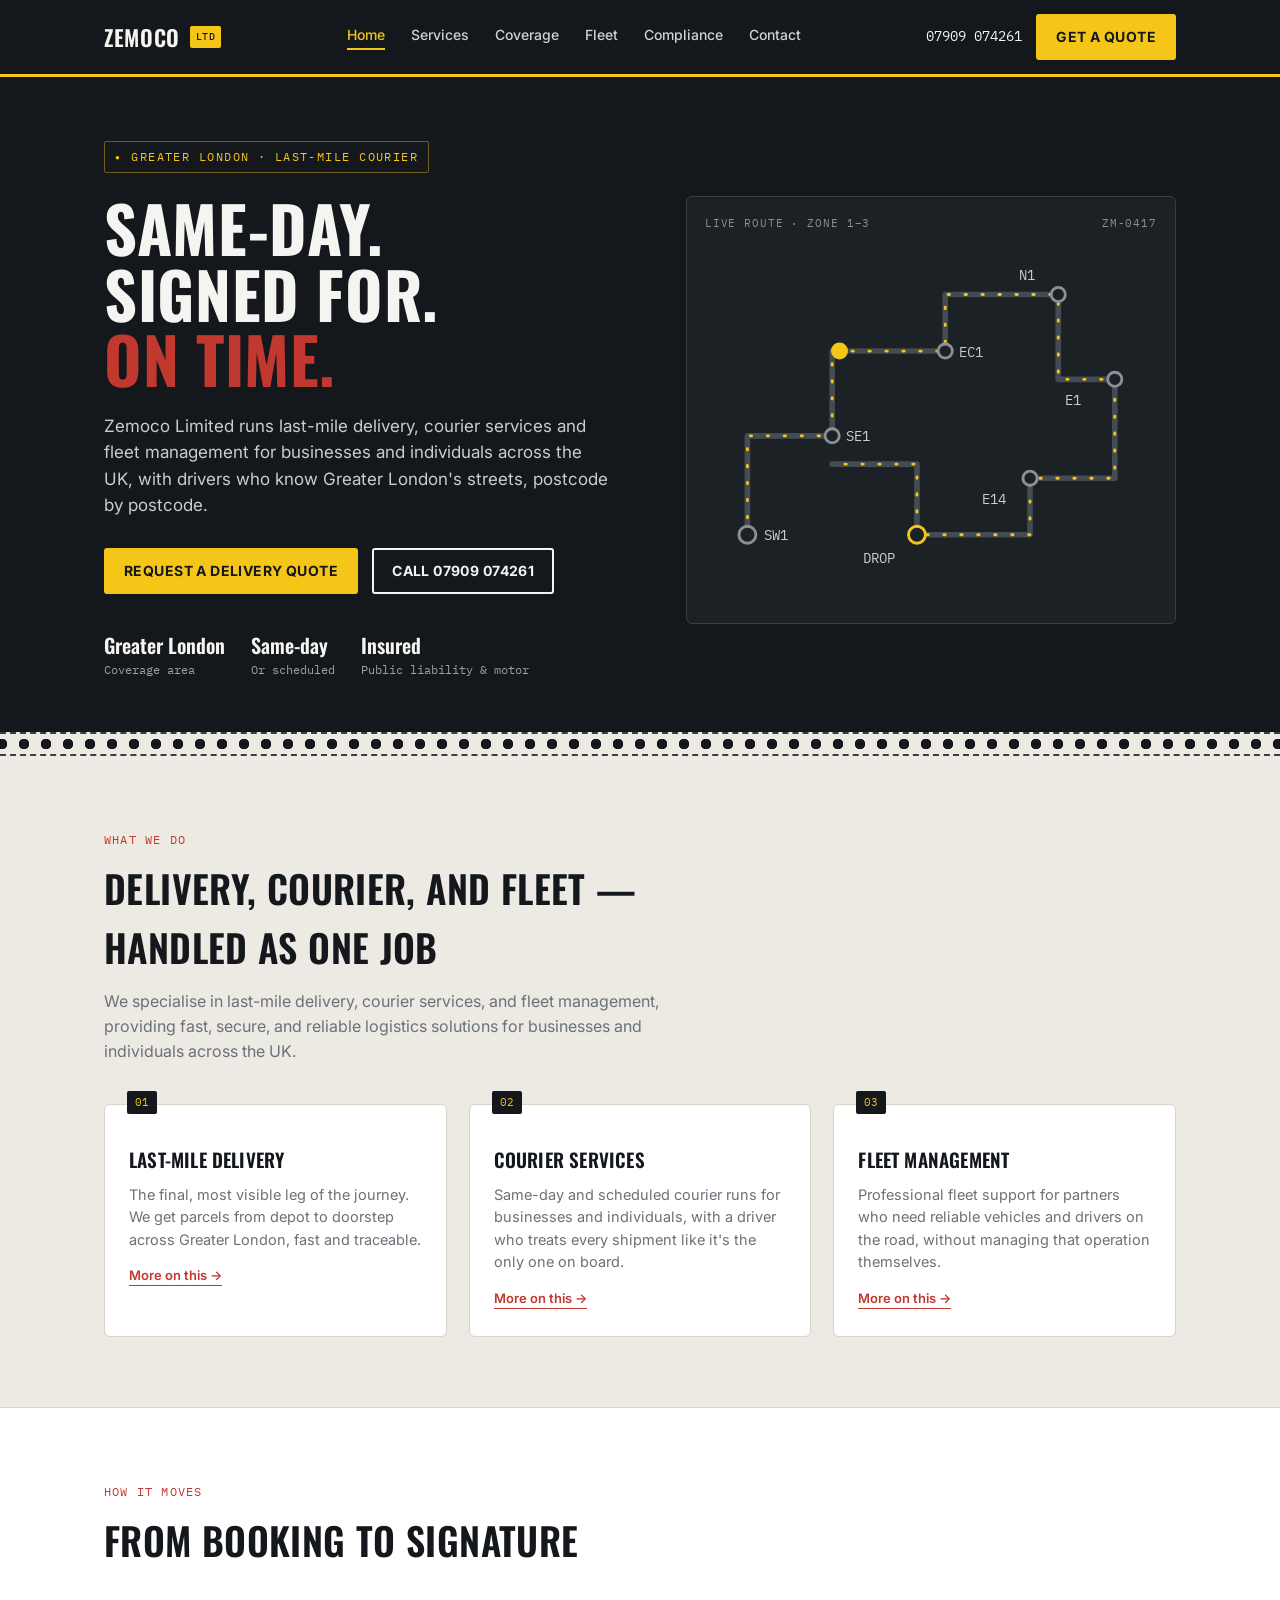
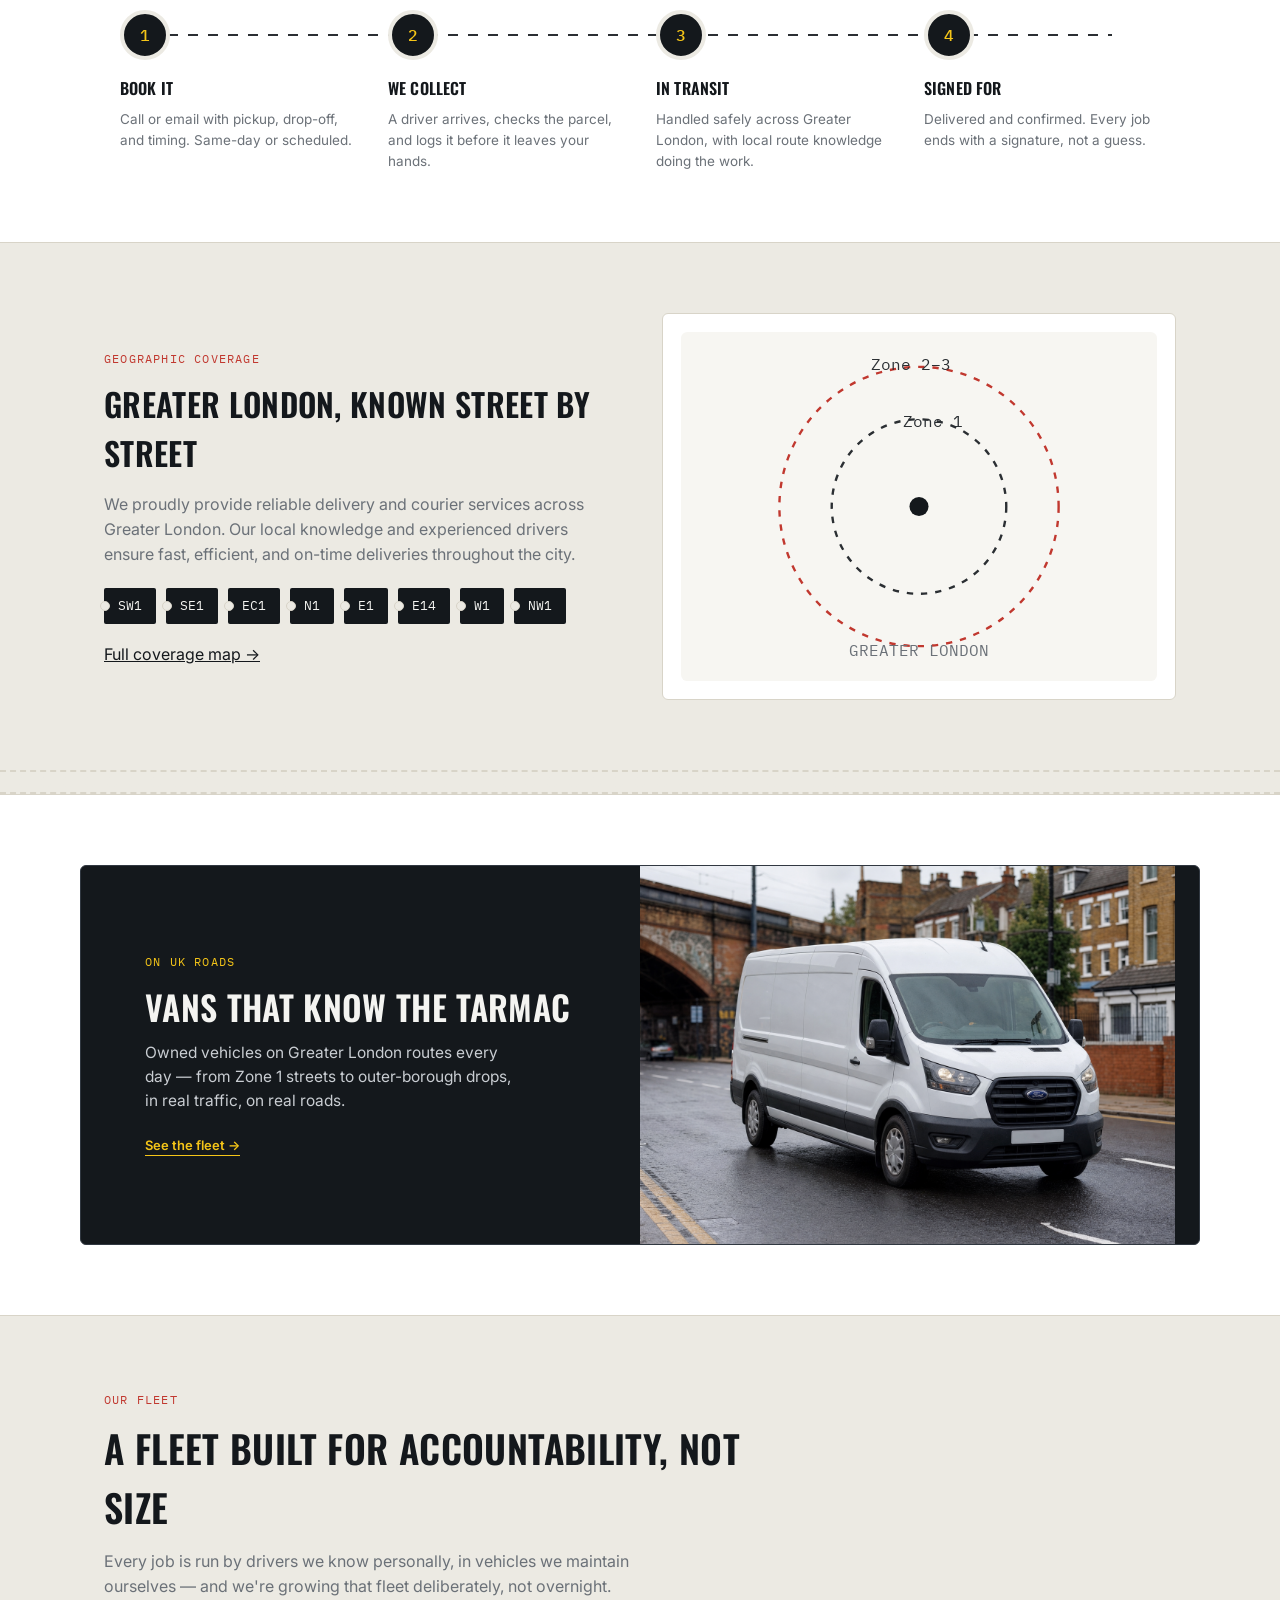
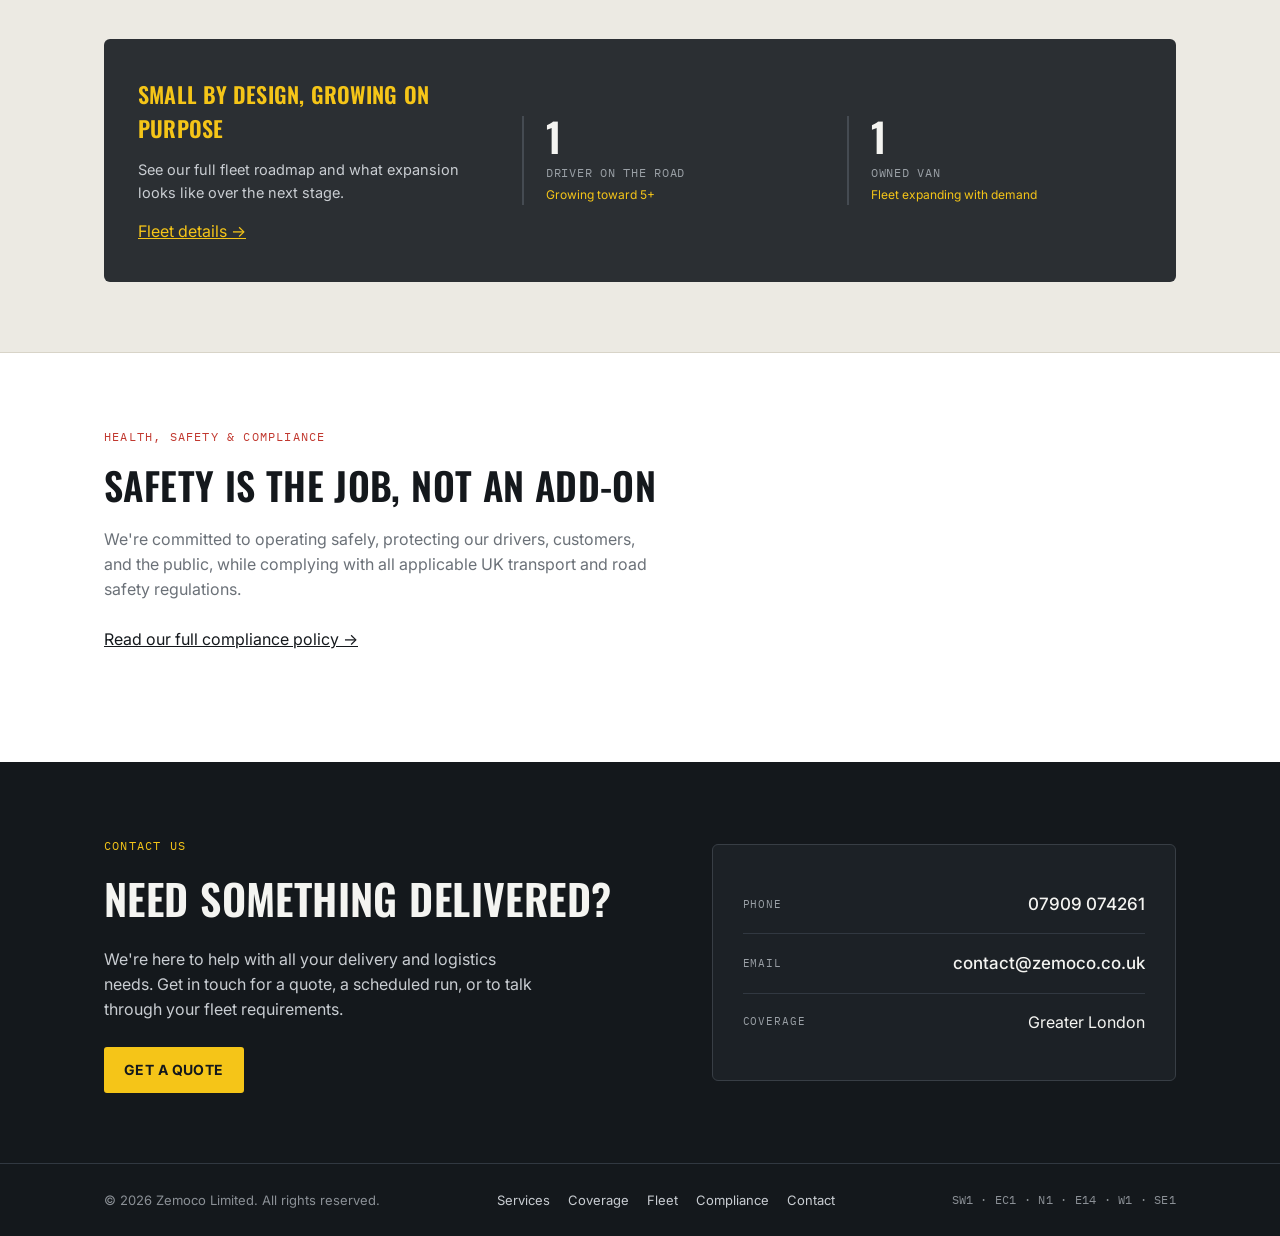
==== commit 9911e129: "Add Zemoco favicon across all pages. Co-authored-by: Cursor <cursoragent@cursor.com>" ====
--- a/index.html
+++ b/index.html
@@ -5,6 +5,9 @@
 <meta name="viewport" content="width=device-width, initial-scale=1.0">
 <title>Zemoco Limited — Last-Mile Courier &amp; Fleet, Greater London</title>
 <meta name="description" content="Last-mile delivery, courier services and fleet management across Greater London.">
+<link rel="icon" href="assets/favicon.svg" type="image/svg+xml">
+<link rel="icon" href="assets/favicon-32.png" type="image/png" sizes="32x32">
+<link rel="apple-touch-icon" href="assets/apple-touch-icon.png">
 <link rel="preconnect" href="https://fonts.googleapis.com">
 <link rel="preconnect" href="https://fonts.gstatic.com" crossorigin>
 <link href="https://fonts.googleapis.com/css2?family=Oswald:wght@400;500;600;700&family=Inter:wght@400;500;600;700&family=IBM+Plex+Mono:wght@400;500&display=swap" rel="stylesheet">
--- a/styles.css
+++ b/styles.css
@@ -326,6 +326,12 @@
 .quote-form input:focus, .quote-form select:focus, .quote-form textarea:focus{outline:2px solid var(--stamp);outline-offset:1px;background:#fff;}
 .quote-form .row-2{display:grid;grid-template-columns:1fr 1fr;gap:16px;}
 .quote-form .submit{width:100%;justify-content:center;margin-top:6px;border:none;}
+.quote-form .submit:disabled{
+  opacity:0.45;
+  cursor:not-allowed;
+  transform:none;
+  pointer-events:none;
+}
 .form-note{font-size:12.5px;color:var(--muted);margin-top:12px;}
 
 footer{background:var(--ink);color:#8b9096;padding:26px 0;border-top:1px solid #313841;}
